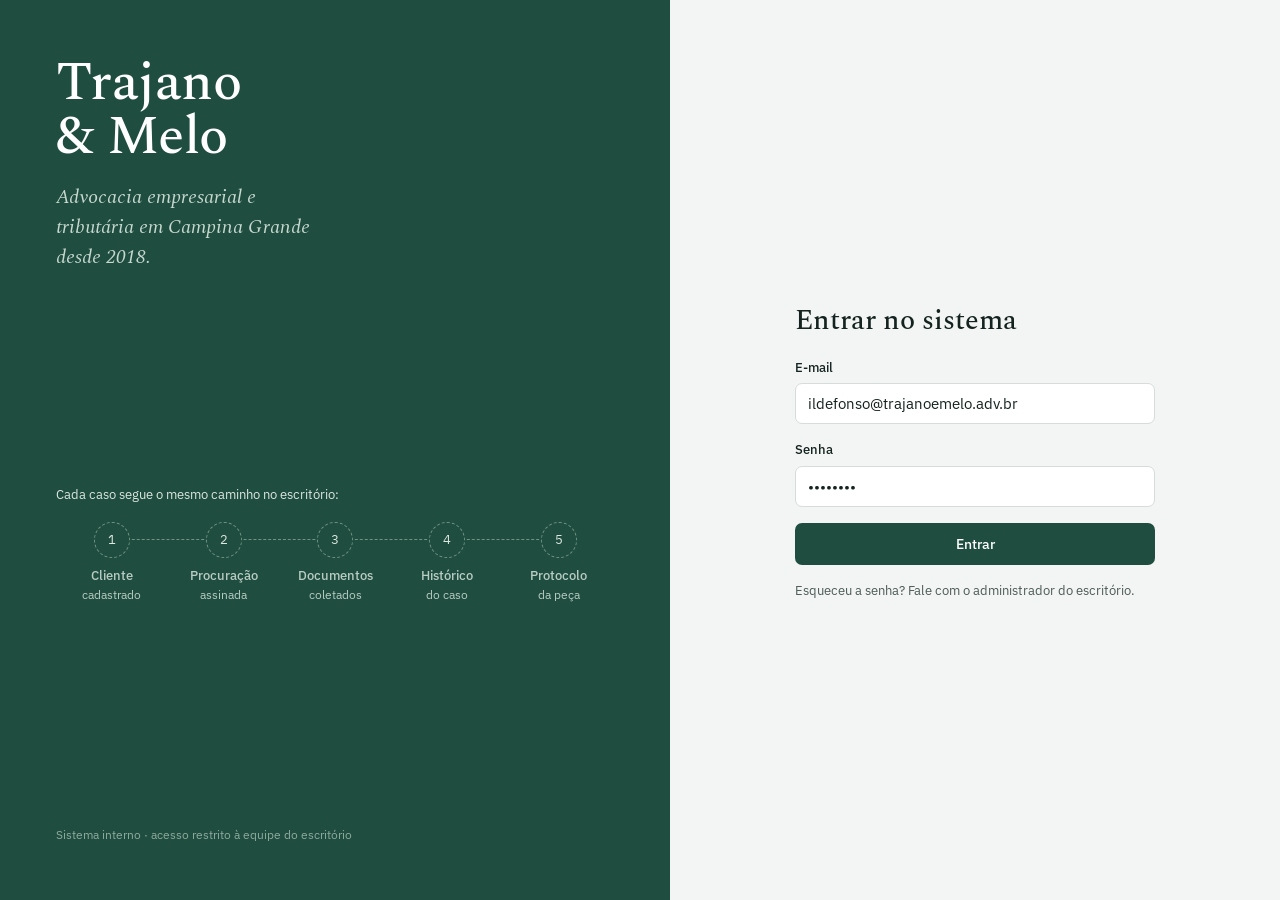
==== prototipo/index.html @ f079f5d4 "Entrega 1: protótipo das telas, descrição do sistema e vídeo" ====
<!doctype html>
<html lang="pt-BR">
<head>
<meta charset="utf-8">
<meta name="viewport" content="width=device-width, initial-scale=1">
<title>Entrar · Trajano &amp; Melo</title>
<link rel="preconnect" href="https://fonts.googleapis.com">
<link href="https://fonts.googleapis.com/css2?family=IBM+Plex+Mono:wght@400;500&family=IBM+Plex+Sans:wght@400;500;600&family=Spectral:ital,wght@0,500;1,400&display=swap" rel="stylesheet">
<link rel="stylesheet" href="assets/style.css">
</head>
<body>
<div class="login">
  <section class="painel-marca">
    <div>
      <h1>Trajano<br>&amp; Melo</h1>
      <p class="lema">Advocacia empresarial e tributária em Campina Grande desde 2018.</p>
    </div>
    <div>
      <p style="font-size:13px;margin:0 0 6px">Cada caso segue o mesmo caminho no escritório:</p>
      <ol class="fio"><li class=""><strong>Cliente</strong>cadastrado</li><li class=""><strong>Procuração</strong>assinada</li><li class=""><strong>Documentos</strong>coletados</li><li class=""><strong>Histórico</strong>do caso</li><li class=""><strong>Protocolo</strong>da peça</li></ol>
    </div>
    <div class="rodape">Sistema interno · acesso restrito à equipe do escritório</div>
  </section>
  <section class="entrada">
    <form action="painel.html">
      <h2>Entrar no sistema</h2>
      <div class="campo"><label for="email">E-mail</label><input id="email" type="email" value="ildefonso@trajanoemelo.adv.br"></div>
      <div class="campo"><label for="senha">Senha</label><input id="senha" type="password" value="12345678"></div>
      <button class="botao" type="submit">Entrar</button>
      <p style="font-size:13px;color:var(--tinta-suave);margin:0">Esqueceu a senha? Fale com o administrador do escritório.</p>
    </form>
  </section>
</div>
</body>
</html>
---- prototipo/assets/style.css ----
/* Trajano & Melo Advocacia - Protótipo de telas (Fase 1) */
:root {
  --papel: #F3F5F4;
  --branco: #FFFFFF;
  --tinta: #14231F;
  --tinta-suave: #4B5A55;
  --verde: #1F4D3F;
  --verde-escuro: #163A2F;
  --verde-claro: #E3ECE8;
  --lacre: #9E2B25;
  --lacre-claro: #F6E4E2;
  --latao: #B08A3E;
  --latao-claro: #F4ECDB;
  --linha: #D5DCD9;
  --serif: "Spectral", Georgia, serif;
  --sans: "IBM Plex Sans", system-ui, sans-serif;
  --mono: "IBM Plex Mono", ui-monospace, monospace;
}
* { box-sizing: border-box; }
html, body { margin: 0; }
body { font-family: var(--sans); font-size: 15px; color: var(--tinta); background: var(--papel); line-height: 1.5; }
a { color: inherit; }
:focus-visible { outline: 2px solid var(--latao); outline-offset: 2px; }

/* ---------- layout geral ---------- */
.app { display: grid; grid-template-columns: 248px 1fr; min-height: 100vh; }
.lateral { background: var(--verde); color: #DCE7E2; padding: 28px 18px; display: flex; flex-direction: column; gap: 28px; }
.marca { font-family: var(--serif); color: var(--branco); font-size: 22px; line-height: 1.15; padding: 0 10px; }
.marca small { display: block; font-family: var(--sans); font-size: 11px; letter-spacing: .14em; text-transform: uppercase; color: #9FB8AE; margin-top: 6px; }
.menu { display: flex; flex-direction: column; gap: 2px; }
.menu a { text-decoration: none; padding: 9px 12px; border-radius: 6px; font-size: 14px; display: flex; justify-content: space-between; align-items: center; }
.menu a:hover { background: var(--verde-escuro); color: var(--branco); }
.menu a.ativo { background: var(--branco); color: var(--verde); font-weight: 600; }
.menu .contador { font-family: var(--mono); font-size: 12px; background: var(--lacre); color: var(--branco); border-radius: 10px; padding: 0 7px; }
.menu-titulo { font-size: 11px; letter-spacing: .14em; text-transform: uppercase; color: #8FAA9F; padding: 14px 12px 4px; }
.lateral .usuario { margin-top: auto; border-top: 1px solid #2E6352; padding: 16px 10px 0; font-size: 13px; }
.lateral .usuario strong { display: block; color: var(--branco); font-weight: 500; }

.conteudo { padding: 0 40px 48px; min-width: 0; }
.topo { display: flex; align-items: center; justify-content: space-between; gap: 16px; padding: 22px 0; border-bottom: 1px solid var(--linha); margin-bottom: 28px; }
.busca { flex: 1; max-width: 420px; display: flex; align-items: center; gap: 8px; background: var(--branco); border: 1px solid var(--linha); border-radius: 8px; padding: 8px 12px; color: var(--tinta-suave); font-size: 14px; }
.topo .data { font-size: 13px; color: var(--tinta-suave); }

h1 { font-family: var(--serif); font-weight: 500; font-size: 34px; line-height: 1.1; margin: 0 0 6px; letter-spacing: -.01em; }
.subtitulo { color: var(--tinta-suave); margin: 0 0 28px; max-width: 60ch; }
h2 { font-family: var(--serif); font-weight: 500; font-size: 21px; margin: 0 0 14px; }
.cabecalho { display: flex; justify-content: space-between; align-items: flex-end; gap: 16px; flex-wrap: wrap; }

/* ---------- componentes ---------- */
.botao { display: inline-flex; align-items: center; gap: 8px; background: var(--verde); color: var(--branco); border: 0; border-radius: 7px; padding: 10px 16px; font: 500 14px var(--sans); text-decoration: none; cursor: pointer; }
.botao:hover { background: var(--verde-escuro); }
.botao.secundario { background: var(--branco); color: var(--verde); border: 1px solid var(--linha); }
.cartao { background: var(--branco); border: 1px solid var(--linha); border-radius: 10px; padding: 22px; }
.grade { display: grid; gap: 20px; }
.g2 { grid-template-columns: 1.4fr 1fr; }
.g3 { grid-template-columns: repeat(3, 1fr); }
.g4 { grid-template-columns: repeat(4, 1fr); }

.indicador .rotulo { font-size: 13px; color: var(--tinta-suave); }
.indicador .valor { font-family: var(--serif); font-size: 38px; line-height: 1.1; margin-top: 4px; }
.indicador .nota { font-size: 12px; color: var(--tinta-suave); }
.indicador.alerta { border-color: #E8C2BE; background: var(--lacre-claro); }
.indicador.alerta .valor { color: var(--lacre); }

table { width: 100%; border-collapse: collapse; font-size: 14px; }
th { text-align: left; font-weight: 500; font-size: 12px; letter-spacing: .06em; text-transform: uppercase; color: var(--tinta-suave); padding: 10px 12px; border-bottom: 1px solid var(--linha); }
td { padding: 13px 12px; border-bottom: 1px solid #E8EDEB; vertical-align: top; }
tr:last-child td { border-bottom: 0; }
td .sec { display: block; font-size: 12px; color: var(--tinta-suave); }
.cnj { font-family: var(--mono); font-size: 13px; letter-spacing: -.01em; }

.etiqueta { display: inline-block; font-size: 12px; font-weight: 500; border-radius: 4px; padding: 2px 8px; background: var(--verde-claro); color: var(--verde); white-space: nowrap; }
.etiqueta.lacre { background: var(--lacre-claro); color: var(--lacre); }
.etiqueta.latao { background: var(--latao-claro); color: #7A5E22; }
.etiqueta.neutra { background: #ECEFEE; color: var(--tinta-suave); }

.filtros { display: flex; gap: 8px; flex-wrap: wrap; margin-bottom: 16px; }
.filtros span { font-size: 13px; padding: 6px 12px; border-radius: 20px; border: 1px solid var(--linha); background: var(--branco); }
.filtros span.ativo { background: var(--tinta); color: var(--branco); border-color: var(--tinta); }

/* ---------- formulário ---------- */
.form { display: grid; grid-template-columns: 1fr 1fr; gap: 16px 20px; }
.campo { display: flex; flex-direction: column; gap: 6px; }
.campo.inteiro { grid-column: 1 / -1; }
.campo label { font-size: 13px; font-weight: 500; }
.campo input, .campo select, .campo textarea { font: 15px var(--sans); color: var(--tinta); border: 1px solid var(--linha); border-radius: 7px; padding: 10px 12px; background: var(--branco); }
.campo textarea { min-height: 90px; resize: vertical; }
.campo .ajuda { font-size: 12px; color: var(--tinta-suave); }
.secao-form { grid-column: 1 / -1; font-family: var(--serif); font-size: 18px; padding-top: 10px; border-top: 1px solid var(--linha); margin-top: 6px; }
.acoes { grid-column: 1 / -1; display: flex; gap: 10px; justify-content: flex-end; padding-top: 8px; }

/* ---------- assinatura: o fio do processo ---------- */
.fio { display: flex; align-items: stretch; gap: 0; margin: 6px 0 0; list-style: none; padding: 0; counter-reset: etapa; }
.fio li { flex: 1; position: relative; padding: 12px 10px 10px; text-align: center; font-size: 12px; color: var(--tinta-suave); }
.fio li::before { counter-increment: etapa; content: counter(etapa); display: grid; place-items: center; width: 34px; height: 34px; margin: 0 auto 8px; border-radius: 50%; border: 1.5px dashed #A8B5B0; font-family: var(--mono); font-size: 13px; background: var(--branco); position: relative; z-index: 1; }
.fio li::after { content: ""; position: absolute; top: 29px; left: 50%; width: 100%; border-top: 1.5px dashed #A8B5B0; }
.fio li:last-child::after { display: none; }
.fio li.feito { color: var(--tinta); }
.fio li.feito::before { content: "✓"; border: 2px solid var(--verde); background: var(--verde); color: var(--branco); transform: rotate(-6deg); }
.fio li.feito::after { border-top: 2px solid var(--verde); }
.fio li.atual { color: var(--tinta); font-weight: 600; }
.fio li.atual::before { border: 2px solid var(--latao); color: #7A5E22; background: var(--latao-claro); }
.fio strong { display: block; font-weight: 500; font-size: 13px; }

.carimbo { display: inline-block; border: 2px solid var(--latao); color: #7A5E22; border-radius: 4px; padding: 4px 10px; font-family: var(--mono); font-size: 12px; transform: rotate(-2deg); background: var(--latao-claro); }

/* ---------- linha do tempo (histórico do caso) ---------- */
.tempo { list-style: none; margin: 0; padding: 0 0 0 22px; border-left: 2px solid var(--linha); }
.tempo li { position: relative; padding: 0 0 22px 14px; }
.tempo li::before { content: ""; position: absolute; left: -29px; top: 5px; width: 12px; height: 12px; border-radius: 50%; background: var(--branco); border: 2px solid var(--verde); }
.tempo li.prazo::before { border-color: var(--lacre); background: var(--lacre); }
.tempo .quando { font-family: var(--mono); font-size: 12px; color: var(--tinta-suave); }
.tempo p { margin: 2px 0 0; }

.lista-prazo { display: flex; flex-direction: column; }
.lista-prazo .item { display: grid; grid-template-columns: 64px 1fr auto; gap: 14px; align-items: center; padding: 12px 0; border-bottom: 1px solid #E8EDEB; }
.lista-prazo .item:last-child { border-bottom: 0; }
.dia { text-align: center; border: 1px solid var(--linha); border-radius: 8px; padding: 4px 0; background: var(--papel); }
.dia b { display: block; font-family: var(--serif); font-size: 24px; line-height: 1; font-weight: 500; }
.dia span { font-size: 11px; text-transform: uppercase; letter-spacing: .08em; color: var(--tinta-suave); }
.dia.urgente { border-color: var(--lacre); background: var(--lacre-claro); color: var(--lacre); }
.dia.urgente span { color: var(--lacre); }

.arquivo { display: flex; gap: 12px; align-items: center; padding: 12px; border: 1px solid var(--linha); border-radius: 8px; background: var(--branco); }
.arquivo .tipo { width: 38px; height: 46px; border-radius: 4px; display: grid; place-items: end center; padding-bottom: 6px; font-family: var(--mono); font-size: 10px; font-weight: 600; color: var(--branco); background: var(--verde); clip-path: polygon(0 0, 72% 0, 100% 22%, 100% 100%, 0 100%); }
.arquivo .tipo.img { background: var(--latao); }
.arquivo .nome { font-size: 14px; font-weight: 500; }
.arquivo .sec { font-size: 12px; color: var(--tinta-suave); }

/* ---------- login ---------- */
.login { display: grid; grid-template-columns: 1.1fr 1fr; min-height: 100vh; }
.login .painel-marca { background: var(--verde); color: #DCE7E2; padding: 56px; display: flex; flex-direction: column; justify-content: space-between; }
.login .painel-marca h1 { color: var(--branco); font-size: 54px; line-height: 1; }
.login .painel-marca .lema { font-family: var(--serif); font-style: italic; font-size: 20px; max-width: 26ch; margin: 18px 0 0; color: #C7D8D0; }
.login .painel-marca .fio li { color: #B9CCC4; }
.login .painel-marca .fio li::before { background: var(--verde); border-color: #6E9384; color: #DCE7E2; }
.login .painel-marca .fio li::after { border-color: #6E9384; }
.login .painel-marca .rodape { font-size: 12px; color: #8FAA9F; }
.login .entrada { display: grid; place-items: center; padding: 40px; }
.login form { width: 100%; max-width: 360px; display: flex; flex-direction: column; gap: 16px; }
.login form h2 { font-size: 28px; margin: 0; }
.login .botao { justify-content: center; padding: 12px; }

/* ---------- responsivo ---------- */
@media (max-width: 900px) {
  .app { grid-template-columns: 1fr; }
  .lateral { padding: 16px; gap: 12px; }
  .menu { flex-direction: row; flex-wrap: wrap; }
  .menu-titulo, .lateral .usuario { display: none; }
  .conteudo { padding: 0 16px 32px; }
  .g2, .g3, .g4, .form { grid-template-columns: 1fr; }
  .login { grid-template-columns: 1fr; }
  .login .painel-marca { padding: 32px 20px; }
  .tabela-rolavel { overflow-x: auto; }
}
@media (prefers-reduced-motion: reduce) { * { transition: none !important; animation: none !important; } }
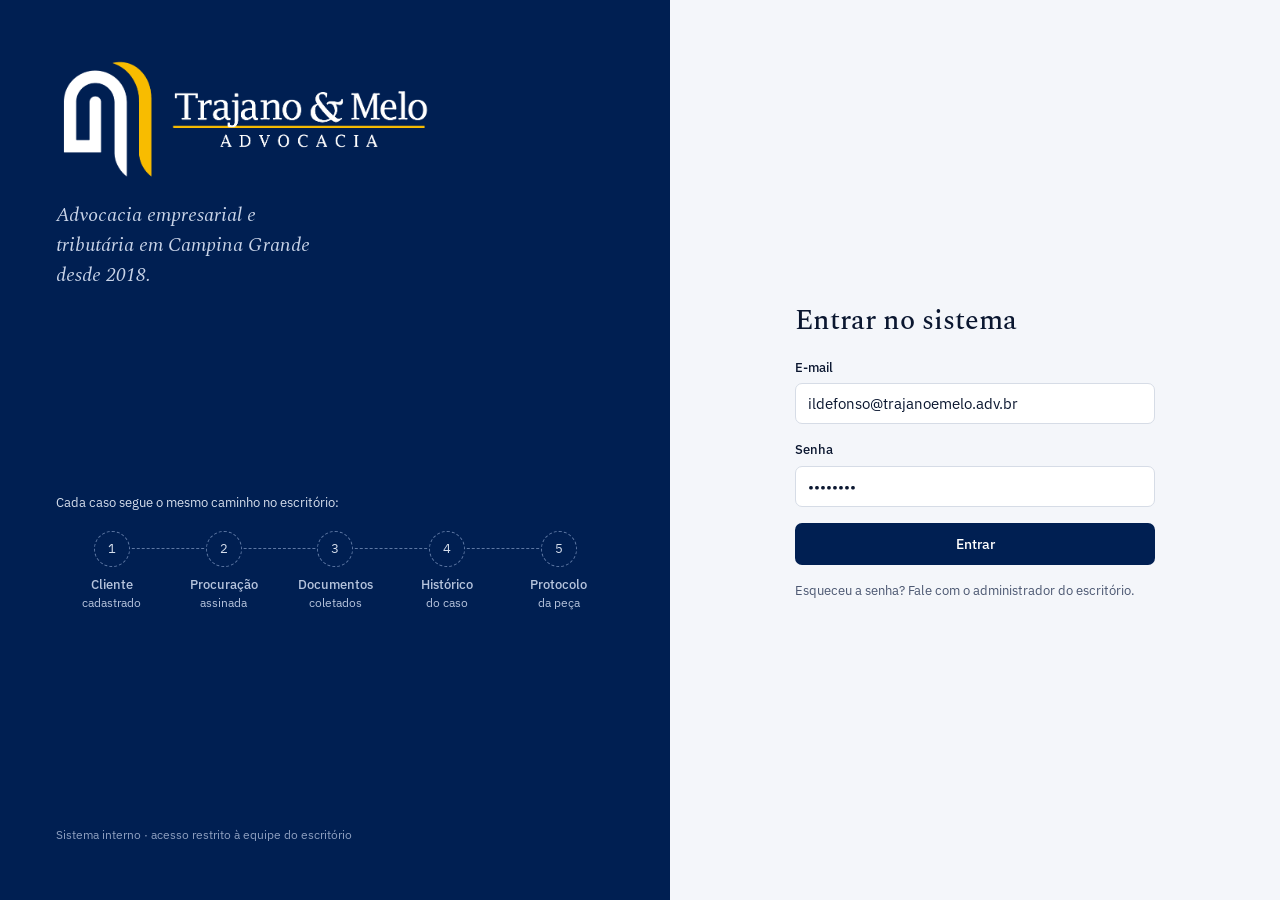
==== commit 25647f17: "Identidade visual do escritório: logo oficial e cores azul #001F52 e amarelo" ====
--- a/prototipo/index.html
+++ b/prototipo/index.html
@@ -7,12 +7,13 @@
 <link rel="preconnect" href="https://fonts.googleapis.com">
 <link href="https://fonts.googleapis.com/css2?family=IBM+Plex+Mono:wght@400;500&family=IBM+Plex+Sans:wght@400;500;600&family=Spectral:ital,wght@0,500;1,400&display=swap" rel="stylesheet">
 <link rel="stylesheet" href="assets/style.css">
+<link rel="icon" type="image/png" href="assets/favicon.png">
 </head>
 <body>
 <div class="login">
   <section class="painel-marca">
     <div>
-      <h1>Trajano<br>&amp; Melo</h1>
+      <img class="logo-login" src="assets/logo-branca.png" alt="Trajano &amp; Melo Advocacia">
       <p class="lema">Advocacia empresarial e tributária em Campina Grande desde 2018.</p>
     </div>
     <div>
--- a/prototipo/assets/style.css
+++ b/prototipo/assets/style.css
@@ -1,17 +1,18 @@
 /* Trajano & Melo Advocacia - Protótipo de telas (Fase 1) */
 :root {
-  --papel: #F3F5F4;
+  --papel: #F4F6FA;
   --branco: #FFFFFF;
-  --tinta: #14231F;
-  --tinta-suave: #4B5A55;
-  --verde: #1F4D3F;
-  --verde-escuro: #163A2F;
-  --verde-claro: #E3ECE8;
-  --lacre: #9E2B25;
-  --lacre-claro: #F6E4E2;
-  --latao: #B08A3E;
-  --latao-claro: #F4ECDB;
-  --linha: #D5DCD9;
+  --tinta: #0B1730;
+  --tinta-suave: #4A5670;
+  --azul: #001F52;
+  --azul-escuro: #001640;
+  --azul-claro: #E6ECF5;
+  --lacre: #B42318;
+  --lacre-claro: #FBE9E7;
+  --ouro: #F8BC00;
+  --ouro-claro: #FFF4D1;
+  --ouro-texto: #7A5A00;
+  --linha: #D6DCE6;
   --serif: "Spectral", Georgia, serif;
   --sans: "IBM Plex Sans", system-ui, sans-serif;
   --mono: "IBM Plex Mono", ui-monospace, monospace;
@@ -20,20 +21,22 @@
 html, body { margin: 0; }
 body { font-family: var(--sans); font-size: 15px; color: var(--tinta); background: var(--papel); line-height: 1.5; }
 a { color: inherit; }
-:focus-visible { outline: 2px solid var(--latao); outline-offset: 2px; }
+:focus-visible { outline: 2px solid var(--ouro); outline-offset: 2px; }
 
 /* ---------- layout geral ---------- */
 .app { display: grid; grid-template-columns: 248px 1fr; min-height: 100vh; }
-.lateral { background: var(--verde); color: #DCE7E2; padding: 28px 18px; display: flex; flex-direction: column; gap: 28px; }
-.marca { font-family: var(--serif); color: var(--branco); font-size: 22px; line-height: 1.15; padding: 0 10px; }
-.marca small { display: block; font-family: var(--sans); font-size: 11px; letter-spacing: .14em; text-transform: uppercase; color: #9FB8AE; margin-top: 6px; }
+.lateral { background: var(--azul); color: #D5DEEC; padding: 28px 18px; display: flex; flex-direction: column; gap: 28px; }
+.marca { padding: 0 6px; }
+.marca img { display: block; width: 100%; max-width: 200px; height: auto; }
+.marca small { display: none; }
+.marca-antiga small { display: block; font-family: var(--sans); font-size: 11px; letter-spacing: .14em; text-transform: uppercase; color: #9FB0CC; margin-top: 6px; }
 .menu { display: flex; flex-direction: column; gap: 2px; }
 .menu a { text-decoration: none; padding: 9px 12px; border-radius: 6px; font-size: 14px; display: flex; justify-content: space-between; align-items: center; }
-.menu a:hover { background: var(--verde-escuro); color: var(--branco); }
-.menu a.ativo { background: var(--branco); color: var(--verde); font-weight: 600; }
+.menu a:hover { background: var(--azul-escuro); color: var(--branco); }
+.menu a.ativo { background: var(--branco); color: var(--azul); font-weight: 600; }
 .menu .contador { font-family: var(--mono); font-size: 12px; background: var(--lacre); color: var(--branco); border-radius: 10px; padding: 0 7px; }
-.menu-titulo { font-size: 11px; letter-spacing: .14em; text-transform: uppercase; color: #8FAA9F; padding: 14px 12px 4px; }
-.lateral .usuario { margin-top: auto; border-top: 1px solid #2E6352; padding: 16px 10px 0; font-size: 13px; }
+.menu-titulo { font-size: 11px; letter-spacing: .14em; text-transform: uppercase; color: #8EA0C0; padding: 14px 12px 4px; }
+.lateral .usuario { margin-top: auto; border-top: 1px solid #1B3A6E; padding: 16px 10px 0; font-size: 13px; }
 .lateral .usuario strong { display: block; color: var(--branco); font-weight: 500; }
 
 .conteudo { padding: 0 40px 48px; min-width: 0; }
@@ -47,9 +50,9 @@
 .cabecalho { display: flex; justify-content: space-between; align-items: flex-end; gap: 16px; flex-wrap: wrap; }
 
 /* ---------- componentes ---------- */
-.botao { display: inline-flex; align-items: center; gap: 8px; background: var(--verde); color: var(--branco); border: 0; border-radius: 7px; padding: 10px 16px; font: 500 14px var(--sans); text-decoration: none; cursor: pointer; }
-.botao:hover { background: var(--verde-escuro); }
-.botao.secundario { background: var(--branco); color: var(--verde); border: 1px solid var(--linha); }
+.botao { display: inline-flex; align-items: center; gap: 8px; background: var(--azul); color: var(--branco); border: 0; border-radius: 7px; padding: 10px 16px; font: 500 14px var(--sans); text-decoration: none; cursor: pointer; }
+.botao:hover { background: var(--azul-escuro); }
+.botao.secundario { background: var(--branco); color: var(--azul); border: 1px solid var(--linha); }
 .cartao { background: var(--branco); border: 1px solid var(--linha); border-radius: 10px; padding: 22px; }
 .grade { display: grid; gap: 20px; }
 .g2 { grid-template-columns: 1.4fr 1fr; }
@@ -59,20 +62,20 @@
 .indicador .rotulo { font-size: 13px; color: var(--tinta-suave); }
 .indicador .valor { font-family: var(--serif); font-size: 38px; line-height: 1.1; margin-top: 4px; }
 .indicador .nota { font-size: 12px; color: var(--tinta-suave); }
-.indicador.alerta { border-color: #E8C2BE; background: var(--lacre-claro); }
+.indicador.alerta { border-color: #F1C3BD; background: var(--lacre-claro); }
 .indicador.alerta .valor { color: var(--lacre); }
 
 table { width: 100%; border-collapse: collapse; font-size: 14px; }
 th { text-align: left; font-weight: 500; font-size: 12px; letter-spacing: .06em; text-transform: uppercase; color: var(--tinta-suave); padding: 10px 12px; border-bottom: 1px solid var(--linha); }
-td { padding: 13px 12px; border-bottom: 1px solid #E8EDEB; vertical-align: top; }
+td { padding: 13px 12px; border-bottom: 1px solid #E8ECF2; vertical-align: top; }
 tr:last-child td { border-bottom: 0; }
 td .sec { display: block; font-size: 12px; color: var(--tinta-suave); }
 .cnj { font-family: var(--mono); font-size: 13px; letter-spacing: -.01em; }
 
-.etiqueta { display: inline-block; font-size: 12px; font-weight: 500; border-radius: 4px; padding: 2px 8px; background: var(--verde-claro); color: var(--verde); white-space: nowrap; }
+.etiqueta { display: inline-block; font-size: 12px; font-weight: 500; border-radius: 4px; padding: 2px 8px; background: var(--azul-claro); color: var(--azul); white-space: nowrap; }
 .etiqueta.lacre { background: var(--lacre-claro); color: var(--lacre); }
-.etiqueta.latao { background: var(--latao-claro); color: #7A5E22; }
-.etiqueta.neutra { background: #ECEFEE; color: var(--tinta-suave); }
+.etiqueta.ouro { background: var(--ouro-claro); color: var(--ouro-texto); }
+.etiqueta.neutra { background: #ECEFF4; color: var(--tinta-suave); }
 
 .filtros { display: flex; gap: 8px; flex-wrap: wrap; margin-bottom: 16px; }
 .filtros span { font-size: 13px; padding: 6px 12px; border-radius: 20px; border: 1px solid var(--linha); background: var(--branco); }
@@ -92,28 +95,28 @@
 /* ---------- assinatura: o fio do processo ---------- */
 .fio { display: flex; align-items: stretch; gap: 0; margin: 6px 0 0; list-style: none; padding: 0; counter-reset: etapa; }
 .fio li { flex: 1; position: relative; padding: 12px 10px 10px; text-align: center; font-size: 12px; color: var(--tinta-suave); }
-.fio li::before { counter-increment: etapa; content: counter(etapa); display: grid; place-items: center; width: 34px; height: 34px; margin: 0 auto 8px; border-radius: 50%; border: 1.5px dashed #A8B5B0; font-family: var(--mono); font-size: 13px; background: var(--branco); position: relative; z-index: 1; }
-.fio li::after { content: ""; position: absolute; top: 29px; left: 50%; width: 100%; border-top: 1.5px dashed #A8B5B0; }
+.fio li::before { counter-increment: etapa; content: counter(etapa); display: grid; place-items: center; width: 34px; height: 34px; margin: 0 auto 8px; border-radius: 50%; border: 1.5px dashed #A9B4C6; font-family: var(--mono); font-size: 13px; background: var(--branco); position: relative; z-index: 1; }
+.fio li::after { content: ""; position: absolute; top: 29px; left: 50%; width: 100%; border-top: 1.5px dashed #A9B4C6; }
 .fio li:last-child::after { display: none; }
 .fio li.feito { color: var(--tinta); }
-.fio li.feito::before { content: "✓"; border: 2px solid var(--verde); background: var(--verde); color: var(--branco); transform: rotate(-6deg); }
-.fio li.feito::after { border-top: 2px solid var(--verde); }
+.fio li.feito::before { content: "✓"; border: 2px solid var(--azul); background: var(--azul); color: var(--ouro); transform: rotate(-6deg); }
+.fio li.feito::after { border-top: 2px solid var(--azul); }
 .fio li.atual { color: var(--tinta); font-weight: 600; }
-.fio li.atual::before { border: 2px solid var(--latao); color: #7A5E22; background: var(--latao-claro); }
+.fio li.atual::before { border: 2px solid var(--ouro); color: var(--ouro-texto); background: var(--ouro-claro); }
 .fio strong { display: block; font-weight: 500; font-size: 13px; }
 
-.carimbo { display: inline-block; border: 2px solid var(--latao); color: #7A5E22; border-radius: 4px; padding: 4px 10px; font-family: var(--mono); font-size: 12px; transform: rotate(-2deg); background: var(--latao-claro); }
+.carimbo { display: inline-block; border: 2px solid var(--ouro); color: var(--ouro-texto); border-radius: 4px; padding: 4px 10px; font-family: var(--mono); font-size: 12px; transform: rotate(-2deg); background: var(--ouro-claro); }
 
 /* ---------- linha do tempo (histórico do caso) ---------- */
 .tempo { list-style: none; margin: 0; padding: 0 0 0 22px; border-left: 2px solid var(--linha); }
 .tempo li { position: relative; padding: 0 0 22px 14px; }
-.tempo li::before { content: ""; position: absolute; left: -29px; top: 5px; width: 12px; height: 12px; border-radius: 50%; background: var(--branco); border: 2px solid var(--verde); }
+.tempo li::before { content: ""; position: absolute; left: -29px; top: 5px; width: 12px; height: 12px; border-radius: 50%; background: var(--branco); border: 2px solid var(--azul); }
 .tempo li.prazo::before { border-color: var(--lacre); background: var(--lacre); }
 .tempo .quando { font-family: var(--mono); font-size: 12px; color: var(--tinta-suave); }
 .tempo p { margin: 2px 0 0; }
 
 .lista-prazo { display: flex; flex-direction: column; }
-.lista-prazo .item { display: grid; grid-template-columns: 64px 1fr auto; gap: 14px; align-items: center; padding: 12px 0; border-bottom: 1px solid #E8EDEB; }
+.lista-prazo .item { display: grid; grid-template-columns: 64px 1fr auto; gap: 14px; align-items: center; padding: 12px 0; border-bottom: 1px solid #E8ECF2; }
 .lista-prazo .item:last-child { border-bottom: 0; }
 .dia { text-align: center; border: 1px solid var(--linha); border-radius: 8px; padding: 4px 0; background: var(--papel); }
 .dia b { display: block; font-family: var(--serif); font-size: 24px; line-height: 1; font-weight: 500; }
@@ -122,20 +125,20 @@
 .dia.urgente span { color: var(--lacre); }
 
 .arquivo { display: flex; gap: 12px; align-items: center; padding: 12px; border: 1px solid var(--linha); border-radius: 8px; background: var(--branco); }
-.arquivo .tipo { width: 38px; height: 46px; border-radius: 4px; display: grid; place-items: end center; padding-bottom: 6px; font-family: var(--mono); font-size: 10px; font-weight: 600; color: var(--branco); background: var(--verde); clip-path: polygon(0 0, 72% 0, 100% 22%, 100% 100%, 0 100%); }
-.arquivo .tipo.img { background: var(--latao); }
+.arquivo .tipo { width: 38px; height: 46px; border-radius: 4px; display: grid; place-items: end center; padding-bottom: 6px; font-family: var(--mono); font-size: 10px; font-weight: 600; color: var(--branco); background: var(--azul); clip-path: polygon(0 0, 72% 0, 100% 22%, 100% 100%, 0 100%); }
+.arquivo .tipo.img { background: var(--ouro); }
 .arquivo .nome { font-size: 14px; font-weight: 500; }
 .arquivo .sec { font-size: 12px; color: var(--tinta-suave); }
 
 /* ---------- login ---------- */
 .login { display: grid; grid-template-columns: 1.1fr 1fr; min-height: 100vh; }
-.login .painel-marca { background: var(--verde); color: #DCE7E2; padding: 56px; display: flex; flex-direction: column; justify-content: space-between; }
-.login .painel-marca h1 { color: var(--branco); font-size: 54px; line-height: 1; }
-.login .painel-marca .lema { font-family: var(--serif); font-style: italic; font-size: 20px; max-width: 26ch; margin: 18px 0 0; color: #C7D8D0; }
-.login .painel-marca .fio li { color: #B9CCC4; }
-.login .painel-marca .fio li::before { background: var(--verde); border-color: #6E9384; color: #DCE7E2; }
-.login .painel-marca .fio li::after { border-color: #6E9384; }
-.login .painel-marca .rodape { font-size: 12px; color: #8FAA9F; }
+.login .painel-marca { background: var(--azul); color: #D5DEEC; padding: 56px; display: flex; flex-direction: column; justify-content: space-between; }
+.login .painel-marca .logo-login { display: block; width: 100%; max-width: 380px; height: auto; }
+.login .painel-marca .lema { font-family: var(--serif); font-style: italic; font-size: 20px; max-width: 26ch; margin: 18px 0 0; color: #C9D4E8; }
+.login .painel-marca .fio li { color: #B6C4DD; }
+.login .painel-marca .fio li::before { background: var(--azul); border-color: #5D77A3; color: #D5DEEC; }
+.login .painel-marca .fio li::after { border-color: #5D77A3; }
+.login .painel-marca .rodape { font-size: 12px; color: #8EA0C0; }
 .login .entrada { display: grid; place-items: center; padding: 40px; }
 .login form { width: 100%; max-width: 360px; display: flex; flex-direction: column; gap: 16px; }
 .login form h2 { font-size: 28px; margin: 0; }
